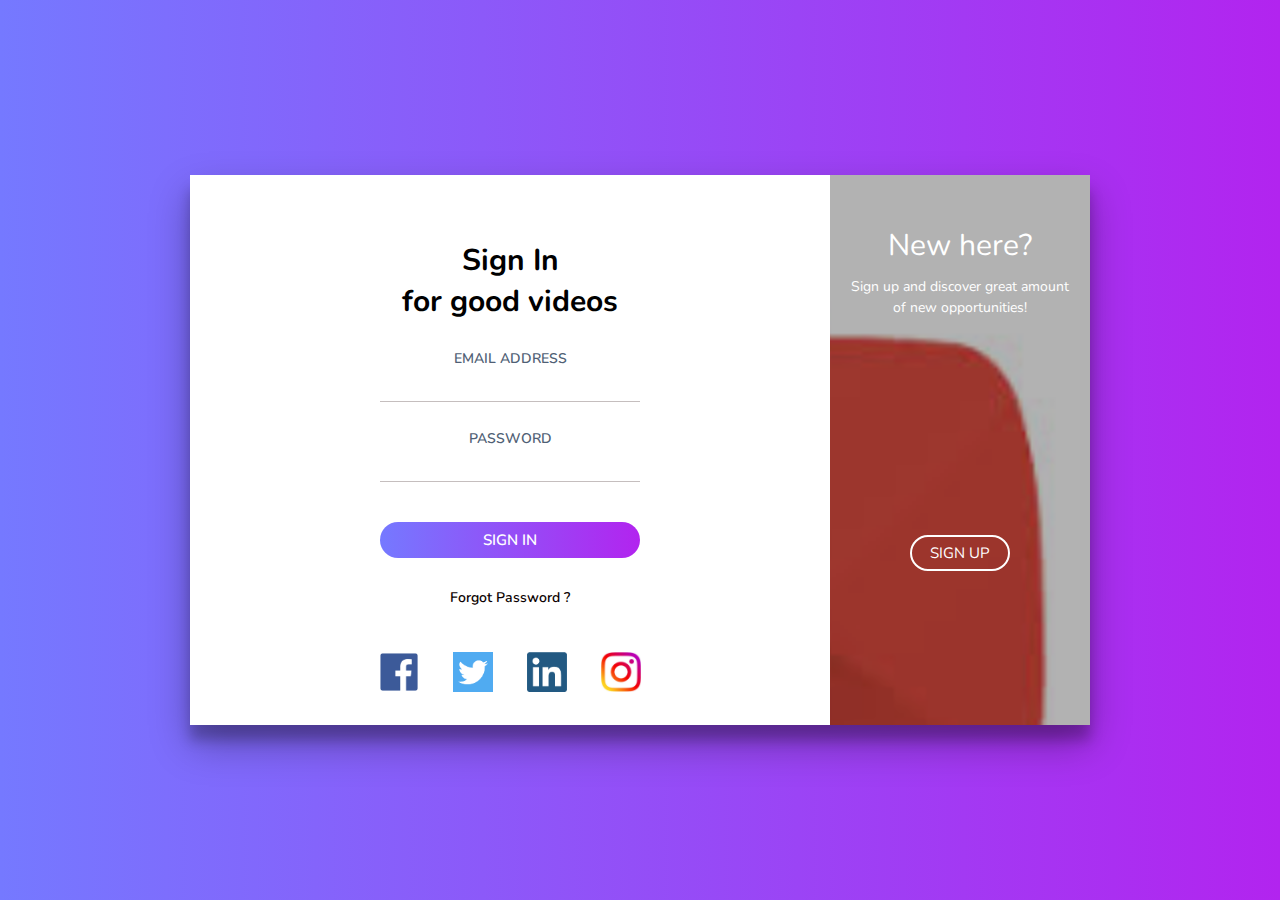
==== Login.html @ 8b314321 "Add files via upload" ====
<!DOCTYPE html>
<html>
<head>
	<title>My Login form</title>
	<meta charset="UTF-8">
	<meta name="viewport" content="width=device-width, initial-scale=1">
  <link rel="stylesheet" type="text/css" href="Logincss.css">
  <link href="https://fonts.googleapis.com/css?family=Nunito:400,600,700,800&display=swap" rel="stylesheet">
  <meta name="keywords" content="Sharim Afzal">
</head>
<body>
  <div class="cont">
    <div class="form sign-in">
      <h2>Sign In</h2>
      <h3>for good videos</h3>
      <label>
        <span>Email Address</span>
        <input type="email" name="email" required>
      </label>
      <label>
        <span>Password</span>
        <input type="password" name="password" required>
      </label>
      <button class="submit" type="button">Sign In</button>
      <p class="forgot-pass">Forgot Password ?</p>

      <div class="social-media">
        <ul>
          <li><a href="https://sv-se.facebook.com/login/" target="_blank"><img src="Fc.png"></a></li>
          <li><a href="https://twitter.com/LOGIN" target="_blank"><img src="tw.png"></a></li>
          <li><a href="https://www.linkedin.com/login/sv" target="_blank"><img src="ld.png"></a></li>
          <li><a href="https://www.instagram.com/accounts/login/" target="_blank"><img src="ig.jpeg"></a></li>
        </ul>
      </div>
    </div>

    <div class="sub-cont">
      <div class="img">
        <div class="img-text m-up">
          <h2>New here?</h2>
          <p>Sign up and discover great amount of new opportunities!</p>
        </div>
        <div class="img-text m-in">
          <h2>One of us?</h2>
          <p>If you already have an account, just sign in.</p>
        </div>
        <div class="img-btn">
          <span class="m-up">Sign Up</span>
          <span class="m-in">Sign In</span>
        </div>
      </div>
      <div class="form sign-up">
        <h2>Sign Up</h2>
        <label>
          <span>Name</span>
          <input type="text">
        </label>
        <label>
          <span>Email</span>
          <input type="email">
        </label>
        <label>
          <span>Password</span>
          <input type="password">
        </label>
        <label>
          <span>Confirm Password</span>
          <input type="password">
        </label>
        <button type="button" class="submit">Sign Up Now</button>
      </div>
    </div>
  </div>
<script type="text/javascript" src="Login.js"></script>
</body>
</html>
---- Logincss.css ----
*,*:before,:after {
  margin: 0;
  padding: 0;
  box-sizing: border-box;
  font-family: "Nunito", sans-serif;
}

body {
  width: 100%;
  height: 100vh;
  display: flex;
  justify-content: center;
  align-items: center;
  background: -webkit-linear-gradient(left, #7579ff, #b224ef);
  font-family: "Nunito", sans-serif;
}

input,
button {
  border: none;
  outline: none;
  background: none;
}

.cont {
  overflow: hidden;
  position: relative;
  width: 900px;
  height: 550px;
  background: #fff;
  box-shadow: 0 19px 38px rgba(0, 0, 0, 0.3), 0 15px 12px rgba(0, 0, 0, 0.22);
}

.form {
  position: relative;
  width: 640px;
  height: 100%;
  padding: 50px 30px;
  -webkit-transition: -webkit-transform 1.2s ease-in-out;
  transition: -webkit-transform 1.2s ease-in-out;
  transition: transform 1.2s ease-in-out;
  transition: transform 1.2s ease-in-out, -webkit-transform 1.2s ease-in-out;
}

h2 {
  width: 100%;
  font-size: 30px;
  text-align: center;
}

h3 {
  width: 100%;
  font-size: 30px;
  text-align: center;
}

label {
  display: block;
  width: 260px;
  margin: 25px auto 0;
  text-align: center;
}

label span {
  font-size: 14px;
  font-weight: 600;
  color: #505f75;
  text-transform: uppercase;
}

input {
  display: block;
  width: 100%;
  margin-top: 5px;
  font-size: 16px;
  padding-bottom: 5px;
  border-bottom: 1px solid rgba(109, 93, 93, 0.4);
  text-align: center;
  font-family: "Nunito", sans-serif;
}

button {
  display: block;
  margin: 0 auto;
  width: 260px;
  height: 36px;
  border-radius: 30px;
  color: #fff;
  font-size: 15px;
  cursor: pointer;
}

.submit {
  margin-top: 40px;
  margin-bottom: 30px;
  text-transform: uppercase;
  font-weight: 600;
  font-family: "Nunito", sans-serif;
  background: -webkit-linear-gradient(left, #7579ff, #b224ef);
}

.submit:hover {
  background: -webkit-linear-gradient(left, #b224ef, #7579ff);
}

.forgot-pass {
  margin-top: 15px;
  text-align: center;
  font-size: 14px;
  font-weight: 600;
  color: #0c0101;
  cursor: pointer;
}

.forgot-pass:hover {
  color: red;
}

.social-media {
  width: 100%;
  text-align: center;
  margin-top: 20px;
}

.social-media ul {
  list-style: none;
}

.social-media ul li {
  display: inline-block;
  cursor: pointer;
  margin: 25px 15px;
}

.social-media img {
  width: 40px;
  height: 40px;
}

.sub-cont {
  overflow: hidden;
  position: absolute;
  left: 640px;
  top: 0;
  width: 900px;
  height: 100%;
  padding-left: 260px;
  background: #fff;
  -webkit-transition: -webkit-transform 1.2s ease-in-out;
  transition: -webkit-transform 1.2s ease-in-out;
  transition: transform 1.2s ease-in-out;
}

.cont.s-signup .sub-cont {
  -webkit-transform: translate3d(-640px, 0, 0);
  transform: translate3d(-640px, 0, 0);
}

.img {
  overflow: hidden;
  z-index: 2;
  position: absolute;
  left: 0;
  top: 0;
  width: 260px;
  height: 100%;
  padding-top: 360px;
}

.img:before {
  content: "";
  position: absolute;
  right: 0;
  top: 0;
  width: 900px;
  height: 100%;
  background-image: url(yt.jpeg);
  background-size: cover;
  transition: -webkit-transform 1.2s ease-in-out;
  transition: transform 1.2s ease-in-out, -webkit-transform 1.2s ease-in-out;
}

.img:after {
  content: "";
  position: absolute;
  left: 0;
  top: 0;
  width: 100%;
  height: 100%;
  background: rgba(0, 0, 0, 0.3);
}

.cont.s-signup .img:before {
  -webkit-transform: translate3d(640px, 0, 0);
  transform: translate3d(640px, 0, 0);
}

.img-text {
  z-index: 2;
  position: absolute;
  left: 0;
  top: 50px;
  width: 100%;
  padding: 0 20px;
  text-align: center;
  color: #fff;
  -webkit-transition: -webkit-transform 1.2s ease-in-out;
  transition: -webkit-transform 1.2s ease-in-out;
  transition: transform 1.2s ease-in-out, -webkit-transform 1.2s ease-in-out;
}

.img-text h2 {
  margin-bottom: 10px;
  font-weight: normal;
}

.img-text p {
  font-size: 14px;
  line-height: 1.5;
}

.cont.s-signup .img-text.m-up {
  -webkit-transform: translateX(520px);
  transform: translateX(520px);
}

.img-text.m-in {
  -webkit-transform: translateX(-520px);
  transform: translateX(-520px);
}

.cont.s-signup .img-text.m-in {
  -webkit-transform: translateX(0);
  transform: translateX(0);
}

.sign-in {
  padding-top: 65px;
  -webkit-transition-timing-function: ease-out;
  transition-timing-function: ease-out;
}

.cont.s-signup .sign-in {
  -webkit-transition-timing-function: ease-in-out;
  transition-timing-function: ease-in-out;
  -webkit-transition-duration: 1.2s;
  transition-duration: 1.2s;
  -webkit-transform: translate3d(640px, 0, 0);
  transform: translate3d(640px, 0, 0);
}

.img-btn {
  overflow: hidden;
  z-index: 2;
  position: relative;
  width: 100px;
  height: 36px;
  margin: 0 auto;
  background: transparent;
  color: #fff;
  text-transform: uppercase;
  font-size: 15px;
  cursor: pointer;
}

.img-btn:after {
  content: "";
  z-index: 2;
  position: absolute;
  left: 0;
  top: 0;
  width: 100%;
  height: 100%;
  border: 2px solid #fff;
  border-radius: 30px;
}

.img-btn span {
  position: absolute;
  left: 0;
  top: 0;
  display: -webkit-box;
  display: flex;
  -webkit-box-pack: center;
  justify-content: center;
  align-items: center;
  width: 100%;
  height: 100%;
  -webkit-transition: -webkit-transform 1.2s;
  transition: -webkit-transform 1.2s;
  transition: transform 1.2s;
  transition: transform 1.2s, -webkit-transform 1.2s;
}

.img-btn span.m-in {
  -webkit-transform: translateY(-72px);
  transform: translateY(-72px);
}

.cont.s-signup .img-btn span.m-in {
  -webkit-transform: translateY(0);
  transform: translateY(0);
}

.cont.s-signup .img-btn span.m-up {
  -webkit-transform: translateY(72px);
  transform: translateY(72px);
}

.sign-up {
  -webkit-transform: translate3d(-900px, 0, 0);
  transform: translate3d(-900px, 0, 0);
}

.cont.s-signup .sign-up {
  -webkit-transform: translate3d(0, 0, 0);
  transform: translate3d(0, 0, 0);
}
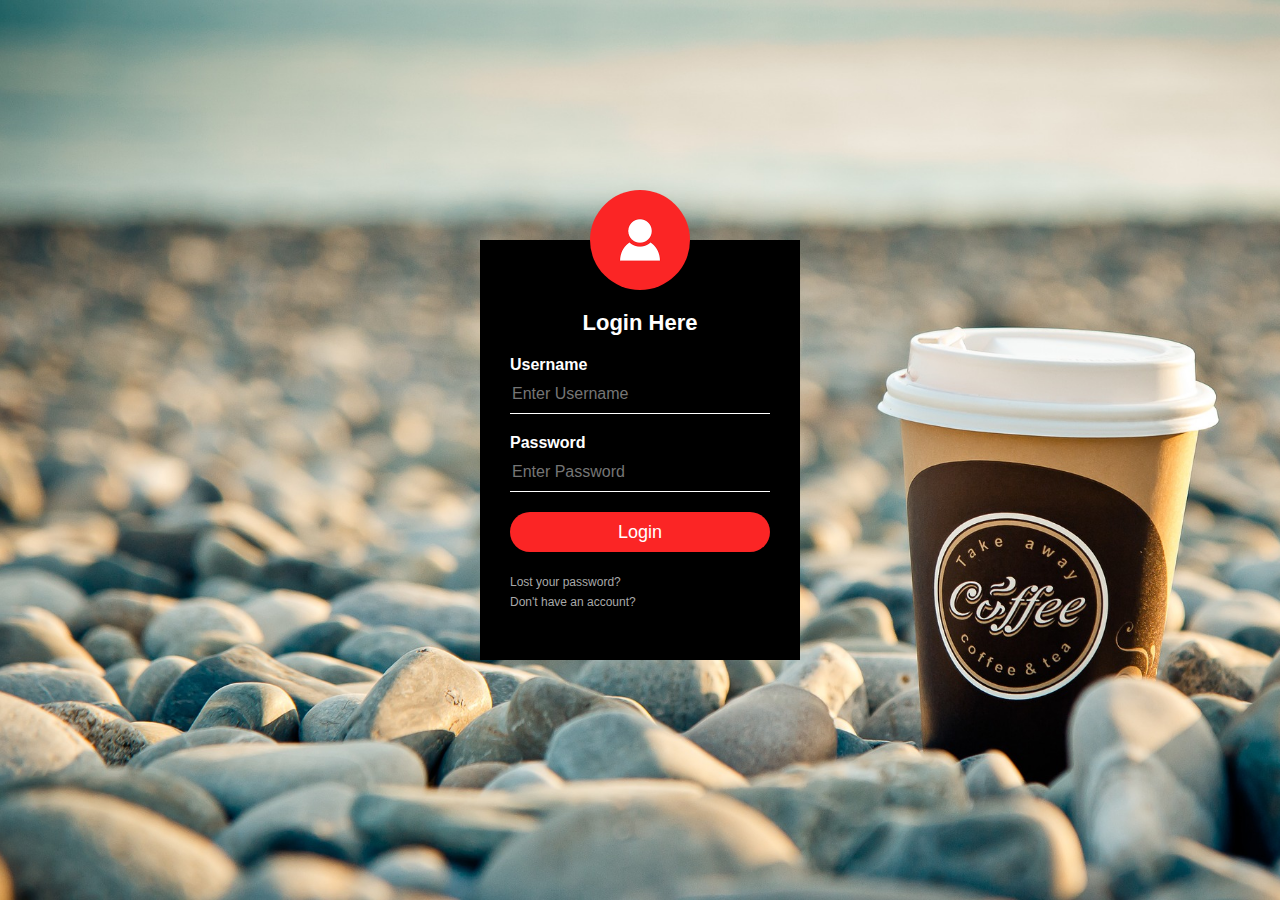
==== commit ca636188: "Add files via upload" ====
--- a/Login.html
+++ b/Login.html
@@ -1,76 +1,23 @@
-<!DOCTYPE html>
-<html>
-<head>
-	<title>My Login form</title>
-	<meta charset="UTF-8">
-	<meta name="viewport" content="width=device-width, initial-scale=1">
-  <link rel="stylesheet" type="text/css" href="Logincss.css">
-  <link href="https://fonts.googleapis.com/css?family=Nunito:400,600,700,800&display=swap" rel="stylesheet">
-  <meta name="keywords" content="Sharim Afzal">
-</head>
-<body>
-  <div class="cont">
-    <div class="form sign-in">
-      <h2>Sign In</h2>
-      <h3>for good videos</h3>
-      <label>
-        <span>Email Address</span>
-        <input type="email" name="email" required>
-      </label>
-      <label>
-        <span>Password</span>
-        <input type="password" name="password" required>
-      </label>
-      <button class="submit" type="button">Sign In</button>
-      <p class="forgot-pass">Forgot Password ?</p>
-
-      <div class="social-media">
-        <ul>
-          <li><a href="https://sv-se.facebook.com/login/" target="_blank"><img src="Fc.png"></a></li>
-          <li><a href="https://twitter.com/LOGIN" target="_blank"><img src="tw.png"></a></li>
-          <li><a href="https://www.linkedin.com/login/sv" target="_blank"><img src="ld.png"></a></li>
-          <li><a href="https://www.instagram.com/accounts/login/" target="_blank"><img src="ig.jpeg"></a></li>
-        </ul>
-      </div>
-    </div>
-
-    <div class="sub-cont">
-      <div class="img">
-        <div class="img-text m-up">
-          <h2>New here?</h2>
-          <p>Sign up and discover great amount of new opportunities!</p>
-        </div>
-        <div class="img-text m-in">
-          <h2>One of us?</h2>
-          <p>If you already have an account, just sign in.</p>
-        </div>
-        <div class="img-btn">
-          <span class="m-up">Sign Up</span>
-          <span class="m-in">Sign In</span>
-        </div>
-      </div>
-      <div class="form sign-up">
-        <h2>Sign Up</h2>
-        <label>
-          <span>Name</span>
-          <input type="text">
-        </label>
-        <label>
-          <span>Email</span>
-          <input type="email">
-        </label>
-        <label>
-          <span>Password</span>
-          <input type="password">
-        </label>
-        <label>
-          <span>Confirm Password</span>
-          <input type="password">
-        </label>
-        <button type="button" class="submit">Sign Up Now</button>
-      </div>
-    </div>
-  </div>
-<script type="text/javascript" src="Login.js"></script>
-</body>
+<html>
+<head>
+<title>Login Form Design</title>
+    <link rel="stylesheet" type="text/css" href="Logincss.css">
+<body>
+    <div class="loginbox">
+    <img src="avatar.png" class="avatar">
+        <h1>Login Here</h1>
+        <form>
+            <p>Username</p>
+            <input type="text" name="" placeholder="Enter Username">
+            <p>Password</p>
+            <input type="password" name="" placeholder="Enter Password">
+            <input type="submit" name="" value="Login">
+            <a href="forgotpass.html">Lost your password?</a><br>
+            <a href="signup.html">Don't have an account?</a>
+        </form>
+        
+    </div>
+
+</body>
+</head>
 </html>--- a/Logincss.css
+++ b/Logincss.css
@@ -1,318 +1,83 @@
-*,*:before,:after {
-  margin: 0;
-  padding: 0;
-  box-sizing: border-box;
-  font-family: "Nunito", sans-serif;
-}
-
-body {
-  width: 100%;
-  height: 100vh;
-  display: flex;
-  justify-content: center;
-  align-items: center;
-  background: -webkit-linear-gradient(left, #7579ff, #b224ef);
-  font-family: "Nunito", sans-serif;
-}
-
-input,
-button {
-  border: none;
-  outline: none;
-  background: none;
-}
-
-.cont {
-  overflow: hidden;
-  position: relative;
-  width: 900px;
-  height: 550px;
-  background: #fff;
-  box-shadow: 0 19px 38px rgba(0, 0, 0, 0.3), 0 15px 12px rgba(0, 0, 0, 0.22);
-}
-
-.form {
-  position: relative;
-  width: 640px;
-  height: 100%;
-  padding: 50px 30px;
-  -webkit-transition: -webkit-transform 1.2s ease-in-out;
-  transition: -webkit-transform 1.2s ease-in-out;
-  transition: transform 1.2s ease-in-out;
-  transition: transform 1.2s ease-in-out, -webkit-transform 1.2s ease-in-out;
-}
-
-h2 {
-  width: 100%;
-  font-size: 30px;
-  text-align: center;
-}
-
-h3 {
-  width: 100%;
-  font-size: 30px;
-  text-align: center;
-}
-
-label {
-  display: block;
-  width: 260px;
-  margin: 25px auto 0;
-  text-align: center;
-}
-
-label span {
-  font-size: 14px;
-  font-weight: 600;
-  color: #505f75;
-  text-transform: uppercase;
-}
-
-input {
-  display: block;
-  width: 100%;
-  margin-top: 5px;
-  font-size: 16px;
-  padding-bottom: 5px;
-  border-bottom: 1px solid rgba(109, 93, 93, 0.4);
-  text-align: center;
-  font-family: "Nunito", sans-serif;
-}
-
-button {
-  display: block;
-  margin: 0 auto;
-  width: 260px;
-  height: 36px;
-  border-radius: 30px;
-  color: #fff;
-  font-size: 15px;
-  cursor: pointer;
-}
-
-.submit {
-  margin-top: 40px;
-  margin-bottom: 30px;
-  text-transform: uppercase;
-  font-weight: 600;
-  font-family: "Nunito", sans-serif;
-  background: -webkit-linear-gradient(left, #7579ff, #b224ef);
-}
-
-.submit:hover {
-  background: -webkit-linear-gradient(left, #b224ef, #7579ff);
-}
-
-.forgot-pass {
-  margin-top: 15px;
-  text-align: center;
-  font-size: 14px;
-  font-weight: 600;
-  color: #0c0101;
-  cursor: pointer;
-}
-
-.forgot-pass:hover {
-  color: red;
-}
-
-.social-media {
-  width: 100%;
-  text-align: center;
-  margin-top: 20px;
-}
-
-.social-media ul {
-  list-style: none;
-}
-
-.social-media ul li {
-  display: inline-block;
-  cursor: pointer;
-  margin: 25px 15px;
-}
-
-.social-media img {
-  width: 40px;
-  height: 40px;
-}
-
-.sub-cont {
-  overflow: hidden;
-  position: absolute;
-  left: 640px;
-  top: 0;
-  width: 900px;
-  height: 100%;
-  padding-left: 260px;
-  background: #fff;
-  -webkit-transition: -webkit-transform 1.2s ease-in-out;
-  transition: -webkit-transform 1.2s ease-in-out;
-  transition: transform 1.2s ease-in-out;
-}
-
-.cont.s-signup .sub-cont {
-  -webkit-transform: translate3d(-640px, 0, 0);
-  transform: translate3d(-640px, 0, 0);
-}
-
-.img {
-  overflow: hidden;
-  z-index: 2;
-  position: absolute;
-  left: 0;
-  top: 0;
-  width: 260px;
-  height: 100%;
-  padding-top: 360px;
-}
-
-.img:before {
-  content: "";
-  position: absolute;
-  right: 0;
-  top: 0;
-  width: 900px;
-  height: 100%;
-  background-image: url(yt.jpeg);
-  background-size: cover;
-  transition: -webkit-transform 1.2s ease-in-out;
-  transition: transform 1.2s ease-in-out, -webkit-transform 1.2s ease-in-out;
-}
-
-.img:after {
-  content: "";
-  position: absolute;
-  left: 0;
-  top: 0;
-  width: 100%;
-  height: 100%;
-  background: rgba(0, 0, 0, 0.3);
-}
-
-.cont.s-signup .img:before {
-  -webkit-transform: translate3d(640px, 0, 0);
-  transform: translate3d(640px, 0, 0);
-}
-
-.img-text {
-  z-index: 2;
-  position: absolute;
-  left: 0;
-  top: 50px;
-  width: 100%;
-  padding: 0 20px;
-  text-align: center;
-  color: #fff;
-  -webkit-transition: -webkit-transform 1.2s ease-in-out;
-  transition: -webkit-transform 1.2s ease-in-out;
-  transition: transform 1.2s ease-in-out, -webkit-transform 1.2s ease-in-out;
-}
-
-.img-text h2 {
-  margin-bottom: 10px;
-  font-weight: normal;
-}
-
-.img-text p {
-  font-size: 14px;
-  line-height: 1.5;
-}
-
-.cont.s-signup .img-text.m-up {
-  -webkit-transform: translateX(520px);
-  transform: translateX(520px);
-}
-
-.img-text.m-in {
-  -webkit-transform: translateX(-520px);
-  transform: translateX(-520px);
-}
-
-.cont.s-signup .img-text.m-in {
-  -webkit-transform: translateX(0);
-  transform: translateX(0);
-}
-
-.sign-in {
-  padding-top: 65px;
-  -webkit-transition-timing-function: ease-out;
-  transition-timing-function: ease-out;
-}
-
-.cont.s-signup .sign-in {
-  -webkit-transition-timing-function: ease-in-out;
-  transition-timing-function: ease-in-out;
-  -webkit-transition-duration: 1.2s;
-  transition-duration: 1.2s;
-  -webkit-transform: translate3d(640px, 0, 0);
-  transform: translate3d(640px, 0, 0);
-}
-
-.img-btn {
-  overflow: hidden;
-  z-index: 2;
-  position: relative;
-  width: 100px;
-  height: 36px;
-  margin: 0 auto;
-  background: transparent;
-  color: #fff;
-  text-transform: uppercase;
-  font-size: 15px;
-  cursor: pointer;
-}
-
-.img-btn:after {
-  content: "";
-  z-index: 2;
-  position: absolute;
-  left: 0;
-  top: 0;
-  width: 100%;
-  height: 100%;
-  border: 2px solid #fff;
-  border-radius: 30px;
-}
-
-.img-btn span {
-  position: absolute;
-  left: 0;
-  top: 0;
-  display: -webkit-box;
-  display: flex;
-  -webkit-box-pack: center;
-  justify-content: center;
-  align-items: center;
-  width: 100%;
-  height: 100%;
-  -webkit-transition: -webkit-transform 1.2s;
-  transition: -webkit-transform 1.2s;
-  transition: transform 1.2s;
-  transition: transform 1.2s, -webkit-transform 1.2s;
-}
-
-.img-btn span.m-in {
-  -webkit-transform: translateY(-72px);
-  transform: translateY(-72px);
-}
-
-.cont.s-signup .img-btn span.m-in {
-  -webkit-transform: translateY(0);
-  transform: translateY(0);
-}
-
-.cont.s-signup .img-btn span.m-up {
-  -webkit-transform: translateY(72px);
-  transform: translateY(72px);
-}
-
-.sign-up {
-  -webkit-transform: translate3d(-900px, 0, 0);
-  transform: translate3d(-900px, 0, 0);
-}
-
-.cont.s-signup .sign-up {
-  -webkit-transform: translate3d(0, 0, 0);
-  transform: translate3d(0, 0, 0);
-}
+body {
+  margin: 0;
+  padding: 0;
+  background: url(pic1.jpg);
+  background-size: cover;
+  background-position: center;
+  font-family: sans-serif;
+}
+
+.loginbox {
+  width: 320px;
+  height: 420px;
+  background: #000;
+  color: #fff;
+  top: 50%;
+  left: 50%;
+  position: absolute;
+  transform: translate(-50%, -50%);
+  box-sizing: border-box;
+  padding: 70px 30px;
+}
+
+.avatar {
+  width: 100px;
+  height: 100px;
+  border-radius: 50%;
+  position: absolute;
+  top: -50px;
+  left: calc(50% - 50px);
+}
+
+h1 {
+  margin: 0;
+  padding: 0 0 20px;
+  text-align: center;
+  font-size: 22px;
+}
+
+.loginbox p {
+  margin: 0;
+  padding: 0;
+  font-weight: bold;
+}
+
+.loginbox input {
+  width: 100%;
+  margin-bottom: 20px;
+}
+
+.loginbox input[type="text"],
+input[type="password"] {
+  border: none;
+  border-bottom: 1px solid #fff;
+  background: transparent;
+  outline: none;
+  height: 40px;
+  color: #fff;
+  font-size: 16px;
+}
+.loginbox input[type="submit"] {
+  border: none;
+  outline: none;
+  height: 40px;
+  background: #fb2525;
+  color: #fff;
+  font-size: 18px;
+  border-radius: 20px;
+}
+.loginbox input[type="submit"]:hover {
+  cursor: pointer;
+  background: #ffc107;
+  color: #000;
+}
+.loginbox a {
+  text-decoration: none;
+  font-size: 12px;
+  line-height: 20px;
+  color: darkgrey;
+}
+
+.loginbox a:hover {
+  color: #ffc107;
+}
